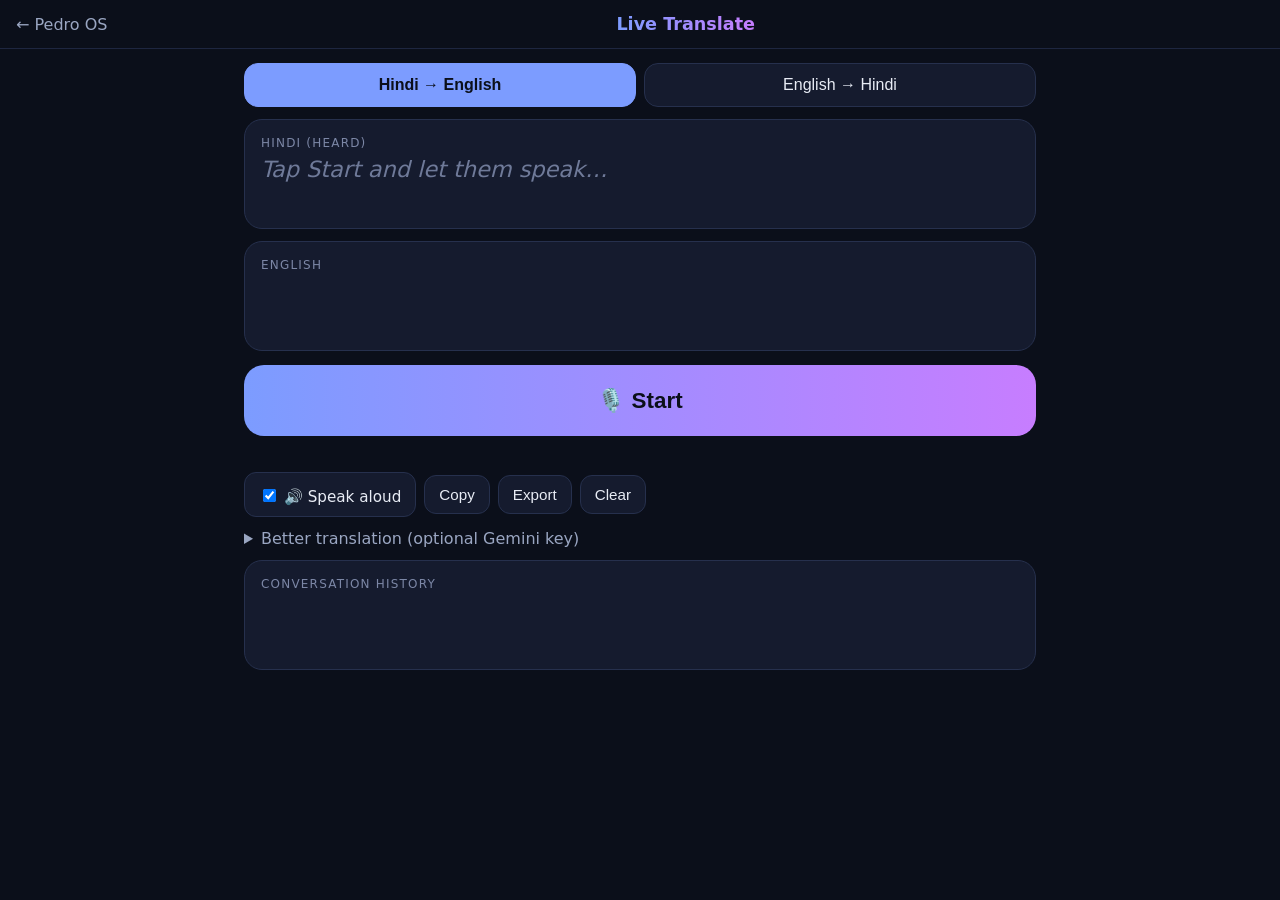
==== translator/index.html @ 56d70204 "Pedro OS hub + Live Translate PWA" ====
<!doctype html><html lang="en"><head><meta charset="utf-8"><meta name="viewport" content="width=device-width,initial-scale=1,viewport-fit=cover">
<title>Pedro OS - Live Translate</title><meta name="theme-color" content="#0b0f1a"><link rel="manifest" href="manifest.json"><link rel="icon" href="icon-192.png">
<style>
*{box-sizing:border-box}body{margin:0;font-family:system-ui,sans-serif;background:#0b0f1a;color:#e8ecf5}
header{display:flex;align-items:center;justify-content:space-between;padding:14px 16px;border-bottom:1px solid #1e2640}
header a{color:#9aa6c2;text-decoration:none}h1{font-size:1.1rem;margin:0;background:linear-gradient(90deg,#7c9cff,#c77dff);-webkit-background-clip:text;color:transparent}
main{max-width:820px;margin:auto;padding:14px}
.modes{display:flex;gap:8px}.modes button{flex:1;padding:12px;border-radius:14px;border:1px solid #26304d;background:#151b2e;color:#e8ecf5;font-size:1rem}
.modes button.on{background:#7c9cff;color:#0b0f1a;font-weight:700;border-color:#7c9cff}
.panel{background:#151b2e;border:1px solid #26304d;border-radius:18px;padding:16px;margin-top:12px;min-height:110px}
.lbl{font-size:.75rem;letter-spacing:.1em;color:#7c87a6;text-transform:uppercase}
#src{font-size:1.4rem;color:#b8c2dc;margin-top:6px}#src i{color:#6f7a99}
#dst{font-size:2rem;font-weight:600;margin-top:6px;line-height:1.3}
#mic{width:100%;padding:22px;font-size:1.4rem;font-weight:700;border:0;border-radius:20px;margin-top:14px;background:linear-gradient(90deg,#7c9cff,#c77dff);color:#0b0f1a}
#mic.live{background:#ff5d73;animation:p 1.4s infinite}@keyframes p{50%{box-shadow:0 0 0 10px #ff5d7333}}
.row{display:flex;gap:8px;flex-wrap:wrap;margin-top:12px;align-items:center}.row button,.row label{padding:10px 14px;border-radius:12px;border:1px solid #26304d;background:#151b2e;color:#e8ecf5;font-size:.95rem}
#status{color:#7c87a6;font-size:.85rem;margin-top:8px;min-height:1.2em}
#hist .it{border-top:1px solid #26304d;padding:10px 0}#hist .s{color:#9aa6c2}#hist .t{font-size:1.15rem}
details{margin-top:12px;color:#9aa6c2}input{width:100%;padding:10px;border-radius:10px;border:1px solid #26304d;background:#0b0f1a;color:#e8ecf5;margin-top:6px}
</style></head><body>
<header><a href="../">← Pedro OS</a><h1>Live Translate</h1><span></span></header>
<main>
<div class="modes"><button id="m1" class="on">Hindi → English</button><button id="m2">English → Hindi</button></div>
<div class="panel"><div class="lbl" id="sl">Hindi (heard)</div><div id="src"><i>Tap Start and let them speak…</i></div></div>
<div class="panel"><div class="lbl" id="tl">English</div><div id="dst"></div></div>
<button id="mic">🎙️ Start</button><div id="status"></div>
<div class="row"><label><input type="checkbox" id="speak" checked style="width:auto"> 🔊 Speak aloud</label><button id="copy">Copy</button><button id="exp">Export</button><button id="clr">Clear</button></div>
<details><summary>Better translation (optional Gemini key)</summary><input id="key" placeholder="Paste Gemini API key — saved only on this device"><small>Leave empty to use free translation. Key stays in localStorage.</small></details>
<div class="panel"><div class="lbl">Conversation history</div><div id="hist"></div></div>
</main>
<script>
const $=id=>document.getElementById(id);let mode='hi',rec,listening=false,hist=JSON.parse(localStorage.hist||'[]'),deb,lastInterim='';
const cfg=()=>mode==='hi'?{from:'hi',to:'en',rl:'hi-IN',vl:'en-IN'}:{from:'en',to:'hi',rl:'en-IN',vl:'hi-IN'};
$('key').value=localStorage.gkey||'';$('key').oninput=e=>localStorage.gkey=e.target.value.trim();
$('speak').checked=localStorage.speak!=='0';$('speak').onchange=e=>localStorage.speak=e.target.checked?'1':'0';
function setMode(m){mode=m;$('m1').classList.toggle('on',m==='hi');$('m2').classList.toggle('on',m==='en');$('sl').textContent=m==='hi'?'Hindi (heard)':'English (you)';$('tl').textContent=m==='hi'?'English':'Hindi';if(listening){stop();start()}}
$('m1').onclick=()=>setMode('hi');$('m2').onclick=()=>setMode('en');
async function gemini(t,c){const r=await fetch('https://generativelanguage.googleapis.com/v1beta/models/gemini-2.0-flash:generateContent?key='+encodeURIComponent(localStorage.gkey),{method:'POST',headers:{'Content-Type':'application/json'},body:JSON.stringify({contents:[{parts:[{text:`Translate this ${c.from==='hi'?'Hindi':'English'} speech to natural ${c.to==='en'?'English':'Hindi'}. Output only the translation.\n\n${t}`}]}]})});const j=await r.json();return j.candidates[0].content.parts[0].text.trim()}
async function gtx(t,c){const r=await fetch(`https://translate.googleapis.com/translate_a/single?client=gtx&sl=${c.from}&tl=${c.to}&dt=t&q=${encodeURIComponent(t)}`);if(!r.ok)throw 0;const j=await r.json();return j[0].map(x=>x[0]).join('')}
async function mym(t,c){const r=await fetch(`https://api.mymemory.translated.net/get?q=${encodeURIComponent(t.slice(0,480))}&langpair=${c.from}|${c.to}`);const j=await r.json();return j.responseData.translatedText}
async function translate(t){const c=cfg();if(localStorage.gkey){try{return await gemini(t,c)}catch(e){}}try{return await gtx(t,c)}catch(e){}return await mym(t,c)}
function say(t){if(!$('speak').checked||!speechSynthesis)return;const u=new SpeechSynthesisUtterance(t);u.lang=cfg().vl;u.rate=1.05;speechSynthesis.speak(u)}
function render(){$('hist').innerHTML=hist.slice().reverse().map(h=>`<div class="it"><div class="s">${esc(h.s)}</div><div class="t">${esc(h.t)}</div></div>`).join('');localStorage.hist=JSON.stringify(hist.slice(-300))}
const esc=s=>s.replace(/[&<>]/g,c=>({'&':'&amp;','<':'&lt;','>':'&gt;'}[c]));render();
function start(){const SR=window.SpeechRecognition||window.webkitSpeechRecognition;if(!SR){$('status').textContent='Speech recognition not supported. Use Chrome on Android or PC.';return}
rec=new SR();rec.lang=cfg().rl;rec.continuous=true;rec.interimResults=true;
rec.onresult=e=>{let fin='',int='';for(let i=e.resultIndex;i<e.results.length;i++){const r=e.results[i];if(r.isFinal)fin+=r[0].transcript;else int+=r[0].transcript}
if(int){$('src').innerHTML=esc(int)+' <i>…</i>';clearTimeout(deb);deb=setTimeout(async()=>{if(int===lastInterim)return;lastInterim=int;try{$('dst').textContent=await translate(int)}catch(e){}},600)}
if(fin.trim()){clearTimeout(deb);const s=fin.trim();$('src').textContent=s;translate(s).then(t=>{$('dst').textContent=t;hist.push({s,t,m:mode,at:new Date().toISOString()});render();say(t)}).catch(()=>$('status').textContent='Translation failed — check internet.')}};
rec.onerror=e=>{$('status').textContent=e.error==='not-allowed'?'Microphone blocked — allow mic access in browser settings.':'Mic: '+e.error};
rec.onend=()=>{if(listening)setTimeout(()=>{try{rec.start()}catch(e){}},250)};
try{rec.start()}catch(e){}listening=true;$('mic').textContent='⏹ Stop';$('mic').classList.add('live');$('status').textContent='Listening…'}
function stop(){listening=false;rec&&rec.stop();$('mic').textContent='🎙️ Start';$('mic').classList.remove('live');$('status').textContent='Stopped.'}
$('mic').onclick=()=>listening?stop():start();
const txt=()=>hist.map(h=>`[${h.at}] ${h.s}\n→ ${h.t}`).join('\n\n');
$('copy').onclick=()=>navigator.clipboard.writeText(txt()).then(()=>$('status').textContent='Copied!');
$('exp').onclick=()=>{const a=document.createElement('a');a.href=URL.createObjectURL(new Blob([txt()],{type:'text/plain'}));a.download='translations.txt';a.click()};
$('clr').onclick=()=>{if(confirm('Clear history?')){hist=[];render()}};
if('serviceWorker' in navigator)navigator.serviceWorker.register('sw.js');
</script></body></html>
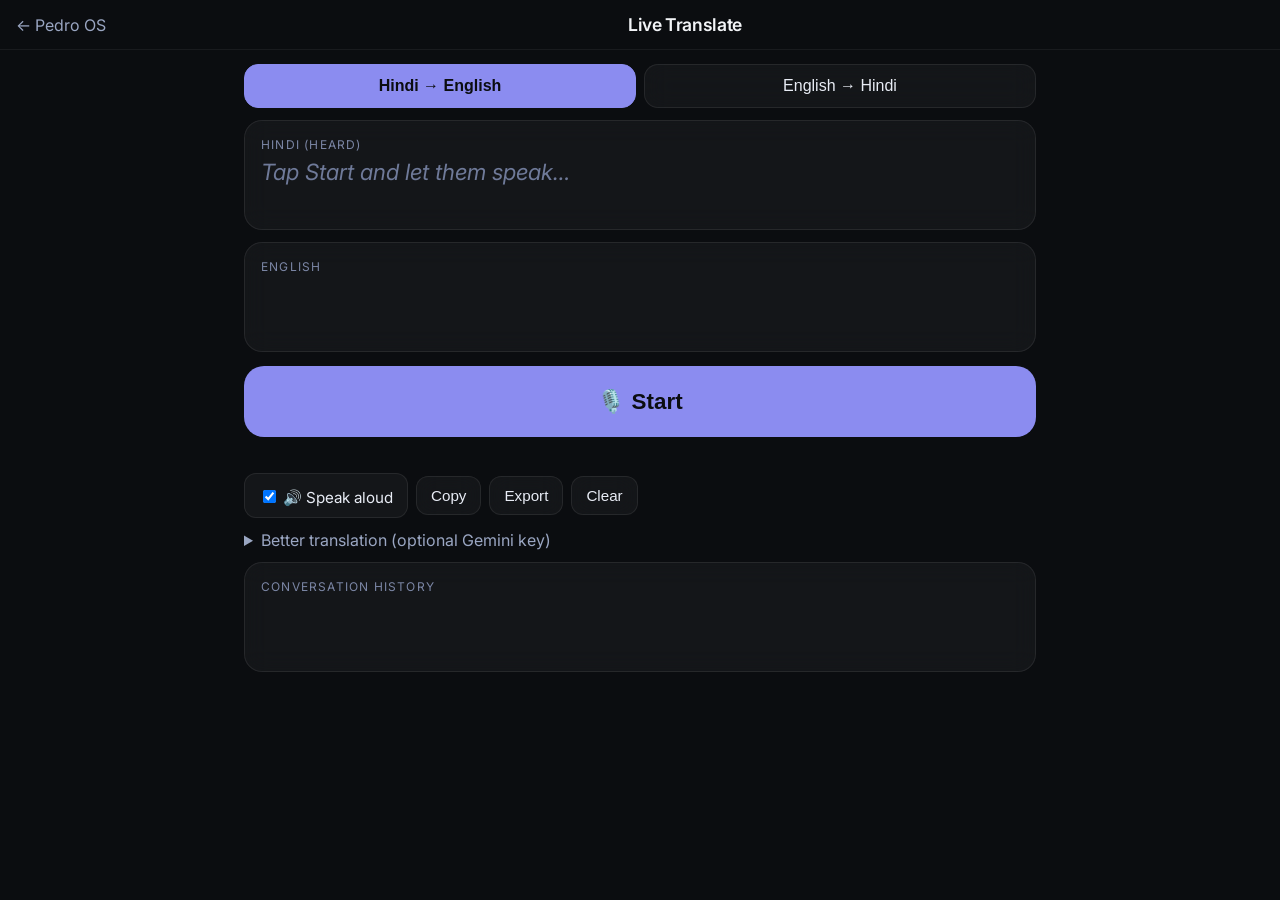
==== commit 20b7b130: "Premium dark UI" ====
--- a/translator/index.html
+++ b/translator/index.html
@@ -1,22 +1,22 @@
 <!doctype html><html lang="en"><head><meta charset="utf-8"><meta name="viewport" content="width=device-width,initial-scale=1,viewport-fit=cover">
-<title>Pedro OS - Live Translate</title><meta name="theme-color" content="#0b0f1a"><link rel="manifest" href="manifest.json"><link rel="icon" href="icon-192.png">
-<style>
-*{box-sizing:border-box}body{margin:0;font-family:system-ui,sans-serif;background:#0b0f1a;color:#e8ecf5}
-header{display:flex;align-items:center;justify-content:space-between;padding:14px 16px;border-bottom:1px solid #1e2640}
-header a{color:#9aa6c2;text-decoration:none}h1{font-size:1.1rem;margin:0;background:linear-gradient(90deg,#7c9cff,#c77dff);-webkit-background-clip:text;color:transparent}
+<title>Pedro OS - Live Translate</title><meta name="theme-color" content="#0b0d10"><link rel="manifest" href="manifest.json"><link rel="icon" href="icon-192.png">
+<link rel="preconnect" href="https://fonts.gstatic.com"><link href="https://fonts.googleapis.com/css2?family=Inter:wght@400;500;600;700&display=swap" rel="stylesheet"><style>.c,.panel,button{transition:all .2s ease;backdrop-filter:blur(12px)}
+*{box-sizing:border-box}body{margin:0;font-family:Inter,system-ui,-apple-system,sans-serif;-webkit-font-smoothing:antialiased;background:#0b0d10;color:#e8ecf5}
+header{display:flex;align-items:center;justify-content:space-between;padding:14px 16px;border-bottom:1px solid rgba(255,255,255,.06)}
+header a{color:#9aa6c2;text-decoration:none}h1{font-size:1.1rem;margin:0;color:#f2f4f7;font-weight:600;letter-spacing:-.02em}
 main{max-width:820px;margin:auto;padding:14px}
-.modes{display:flex;gap:8px}.modes button{flex:1;padding:12px;border-radius:14px;border:1px solid #26304d;background:#151b2e;color:#e8ecf5;font-size:1rem}
-.modes button.on{background:#7c9cff;color:#0b0f1a;font-weight:700;border-color:#7c9cff}
-.panel{background:#151b2e;border:1px solid #26304d;border-radius:18px;padding:16px;margin-top:12px;min-height:110px}
+.modes{display:flex;gap:8px}.modes button{flex:1;padding:12px;border-radius:14px;border:1px solid rgba(255,255,255,.08);background:rgba(255,255,255,.04);color:#e8ecf5;font-size:1rem}
+.modes button.on{background:#8b8cf0;color:#0b0d10;font-weight:700;border-color:#8b8cf0}
+.panel{background:rgba(255,255,255,.04);border:1px solid rgba(255,255,255,.08);border-radius:18px;padding:16px;margin-top:12px;min-height:110px}
 .lbl{font-size:.75rem;letter-spacing:.1em;color:#7c87a6;text-transform:uppercase}
 #src{font-size:1.4rem;color:#b8c2dc;margin-top:6px}#src i{color:#6f7a99}
 #dst{font-size:2rem;font-weight:600;margin-top:6px;line-height:1.3}
-#mic{width:100%;padding:22px;font-size:1.4rem;font-weight:700;border:0;border-radius:20px;margin-top:14px;background:linear-gradient(90deg,#7c9cff,#c77dff);color:#0b0f1a}
-#mic.live{background:#ff5d73;animation:p 1.4s infinite}@keyframes p{50%{box-shadow:0 0 0 10px #ff5d7333}}
-.row{display:flex;gap:8px;flex-wrap:wrap;margin-top:12px;align-items:center}.row button,.row label{padding:10px 14px;border-radius:12px;border:1px solid #26304d;background:#151b2e;color:#e8ecf5;font-size:.95rem}
+#mic{width:100%;padding:22px;font-size:1.4rem;font-weight:700;border:0;border-radius:20px;margin-top:14px;background:#8b8cf0;color:#0b0d10}
+#mic.live{background:#2a2b3a;color:#e8e8ff;animation:p 1.4s infinite}@keyframes p{50%{box-shadow:0 0 0 10px #2a2b3a;color:#e8e8ff33}}
+.row{display:flex;gap:8px;flex-wrap:wrap;margin-top:12px;align-items:center}.row button,.row label{padding:10px 14px;border-radius:12px;border:1px solid rgba(255,255,255,.08);background:rgba(255,255,255,.04);color:#e8ecf5;font-size:.95rem}
 #status{color:#7c87a6;font-size:.85rem;margin-top:8px;min-height:1.2em}
-#hist .it{border-top:1px solid #26304d;padding:10px 0}#hist .s{color:#9aa6c2}#hist .t{font-size:1.15rem}
-details{margin-top:12px;color:#9aa6c2}input{width:100%;padding:10px;border-radius:10px;border:1px solid #26304d;background:#0b0f1a;color:#e8ecf5;margin-top:6px}
+#hist .it{border-top:1px solid rgba(255,255,255,.08);padding:10px 0}#hist .s{color:#9aa6c2}#hist .t{font-size:1.15rem}
+details{margin-top:12px;color:#9aa6c2}input{width:100%;padding:10px;border-radius:10px;border:1px solid rgba(255,255,255,.08);background:#0b0d10;color:#e8ecf5;margin-top:6px}
 </style></head><body>
 <header><a href="../">← Pedro OS</a><h1>Live Translate</h1><span></span></header>
 <main>
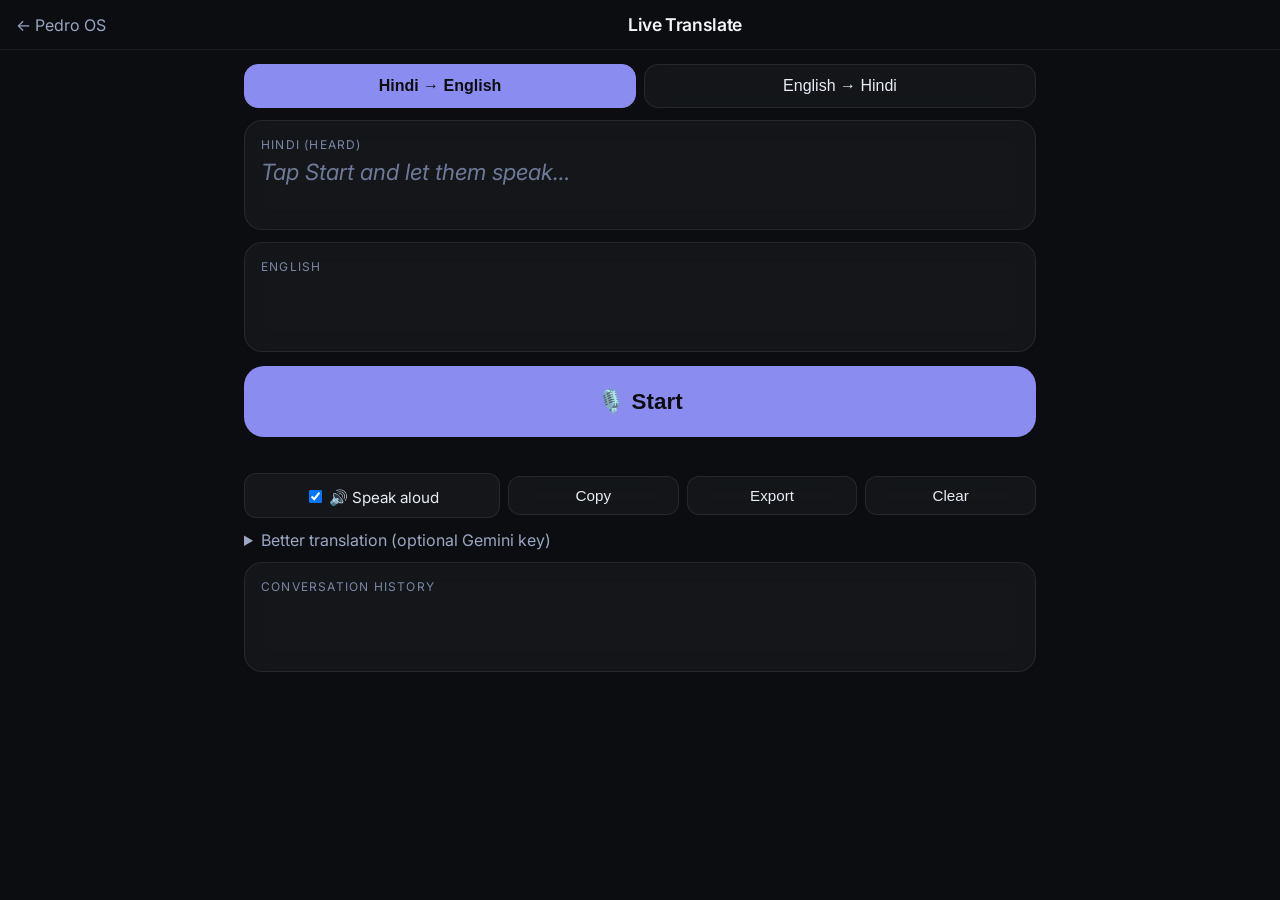
==== commit 75bd8f1a: "Fix TTS feedback loop and duplicate finals" ====
--- a/translator/index.html
+++ b/translator/index.html
@@ -13,7 +13,7 @@
 #dst{font-size:2rem;font-weight:600;margin-top:6px;line-height:1.3}
 #mic{width:100%;padding:22px;font-size:1.4rem;font-weight:700;border:0;border-radius:20px;margin-top:14px;background:#8b8cf0;color:#0b0d10}
 #mic.live{background:#2a2b3a;color:#e8e8ff;animation:p 1.4s infinite}@keyframes p{50%{box-shadow:0 0 0 10px #2a2b3a;color:#e8e8ff33}}
-.row{display:flex;gap:8px;flex-wrap:wrap;margin-top:12px;align-items:center}.row button,.row label{padding:10px 14px;border-radius:12px;border:1px solid rgba(255,255,255,.08);background:rgba(255,255,255,.04);color:#e8ecf5;font-size:.95rem}
+.row{display:grid;grid-template-columns:1.5fr 1fr 1fr 1fr;gap:8px;margin-top:12px;align-items:center}.row button,.row label{white-space:nowrap;text-align:center;padding:10px 6px;border-radius:12px;border:1px solid rgba(255,255,255,.08);background:rgba(255,255,255,.04);color:#e8ecf5;font-size:.95rem}
 #status{color:#7c87a6;font-size:.85rem;margin-top:8px;min-height:1.2em}
 #hist .it{border-top:1px solid rgba(255,255,255,.08);padding:10px 0}#hist .s{color:#9aa6c2}#hist .t{font-size:1.15rem}
 details{margin-top:12px;color:#9aa6c2}input{width:100%;padding:10px;border-radius:10px;border:1px solid rgba(255,255,255,.08);background:#0b0d10;color:#e8ecf5;margin-top:6px}
@@ -39,18 +39,21 @@
 async function gtx(t,c){const r=await fetch(`https://translate.googleapis.com/translate_a/single?client=gtx&sl=${c.from}&tl=${c.to}&dt=t&q=${encodeURIComponent(t)}`);if(!r.ok)throw 0;const j=await r.json();return j[0].map(x=>x[0]).join('')}
 async function mym(t,c){const r=await fetch(`https://api.mymemory.translated.net/get?q=${encodeURIComponent(t.slice(0,480))}&langpair=${c.from}|${c.to}`);const j=await r.json();return j.responseData.translatedText}
 async function translate(t){const c=cfg();if(localStorage.gkey){try{return await gemini(t,c)}catch(e){}}try{return await gtx(t,c)}catch(e){}return await mym(t,c)}
-function say(t){if(!$('speak').checked||!speechSynthesis)return;const u=new SpeechSynthesisUtterance(t);u.lang=cfg().vl;u.rate=1.05;speechSynthesis.speak(u)}
+let speaking=false,lastFinal='',lastSpoken='',seen=new Set();const norm=s=>s.toLowerCase().replace(/[^\p{L}\p{N} ]/gu,'').replace(/\s+/g,' ').trim();
+function similar(a,b){a=norm(a);b=norm(b);if(!a||!b)return false;return a===b||(a.length>4&&(b.includes(a)||a.includes(b)))}
+function say(t){if(!$('speak').checked||!window.speechSynthesis)return;speechSynthesis.cancel();lastSpoken=t;const u=new SpeechSynthesisUtterance(t);u.lang=cfg().vl;u.rate=1.05;speaking=true;try{rec&&rec.abort()}catch(e){}
+const done=()=>{if(!speaking)return;speaking=false;setTimeout(()=>{if(listening&&!speaking)try{newRec();rec.start()}catch(e){}},400)};u.onend=done;u.onerror=done;setTimeout(done,Math.min(20000,1500+t.length*90));speechSynthesis.speak(u)}
 function render(){$('hist').innerHTML=hist.slice().reverse().map(h=>`<div class="it"><div class="s">${esc(h.s)}</div><div class="t">${esc(h.t)}</div></div>`).join('');localStorage.hist=JSON.stringify(hist.slice(-300))}
 const esc=s=>s.replace(/[&<>]/g,c=>({'&':'&amp;','<':'&lt;','>':'&gt;'}[c]));render();
 function start(){const SR=window.SpeechRecognition||window.webkitSpeechRecognition;if(!SR){$('status').textContent='Speech recognition not supported. Use Chrome on Android or PC.';return}
-rec=new SR();rec.lang=cfg().rl;rec.continuous=true;rec.interimResults=true;
-rec.onresult=e=>{let fin='',int='';for(let i=e.resultIndex;i<e.results.length;i++){const r=e.results[i];if(r.isFinal)fin+=r[0].transcript;else int+=r[0].transcript}
+newRec();try{rec.start()}catch(e){}listening=true;$('mic').textContent='⏹ Stop';$('mic').classList.add('live');$('status').textContent='Listening…'}
+function newRec(){const SR=window.SpeechRecognition||window.webkitSpeechRecognition;seen=new Set();rec=new SR();rec.lang=cfg().rl;rec.continuous=true;rec.interimResults=true;
+rec.onresult=e=>{if(speaking)return;let fin='',int='';for(let i=e.resultIndex;i<e.results.length;i++){const r=e.results[i];if(r.isFinal){if(seen.has(i))continue;seen.add(i);fin+=r[0].transcript}else int+=r[0].transcript}
 if(int){$('src').innerHTML=esc(int)+' <i>…</i>';clearTimeout(deb);deb=setTimeout(async()=>{if(int===lastInterim)return;lastInterim=int;try{$('dst').textContent=await translate(int)}catch(e){}},600)}
-if(fin.trim()){clearTimeout(deb);const s=fin.trim();$('src').textContent=s;translate(s).then(t=>{$('dst').textContent=t;hist.push({s,t,m:mode,at:new Date().toISOString()});render();say(t)}).catch(()=>$('status').textContent='Translation failed — check internet.')}};
+if(fin.trim()){clearTimeout(deb);const s=fin.trim();if(similar(s,lastFinal)||similar(s,lastSpoken))return;lastFinal=s;if(window.speechSynthesis)speechSynthesis.cancel();$('src').textContent=s;translate(s).then(t=>{$('dst').textContent=t;hist.push({s,t,m:mode,at:new Date().toISOString()});render();say(t)}).catch(()=>$('status').textContent='Translation failed — check internet.')}};
 rec.onerror=e=>{$('status').textContent=e.error==='not-allowed'?'Microphone blocked — allow mic access in browser settings.':'Mic: '+e.error};
-rec.onend=()=>{if(listening)setTimeout(()=>{try{rec.start()}catch(e){}},250)};
-try{rec.start()}catch(e){}listening=true;$('mic').textContent='⏹ Stop';$('mic').classList.add('live');$('status').textContent='Listening…'}
-function stop(){listening=false;rec&&rec.stop();$('mic').textContent='🎙️ Start';$('mic').classList.remove('live');$('status').textContent='Stopped.'}
+rec.onend=()=>{if(listening&&!speaking)setTimeout(()=>{if(listening&&!speaking)try{newRec();rec.start()}catch(e){}},250)}}
+function stop(){listening=false;speaking=false;window.speechSynthesis&&speechSynthesis.cancel();rec&&rec.stop();$('mic').textContent='🎙️ Start';$('mic').classList.remove('live');$('status').textContent='Stopped.'}
 $('mic').onclick=()=>listening?stop():start();
 const txt=()=>hist.map(h=>`[${h.at}] ${h.s}\n→ ${h.t}`).join('\n\n');
 $('copy').onclick=()=>navigator.clipboard.writeText(txt()).then(()=>$('status').textContent='Copied!');
